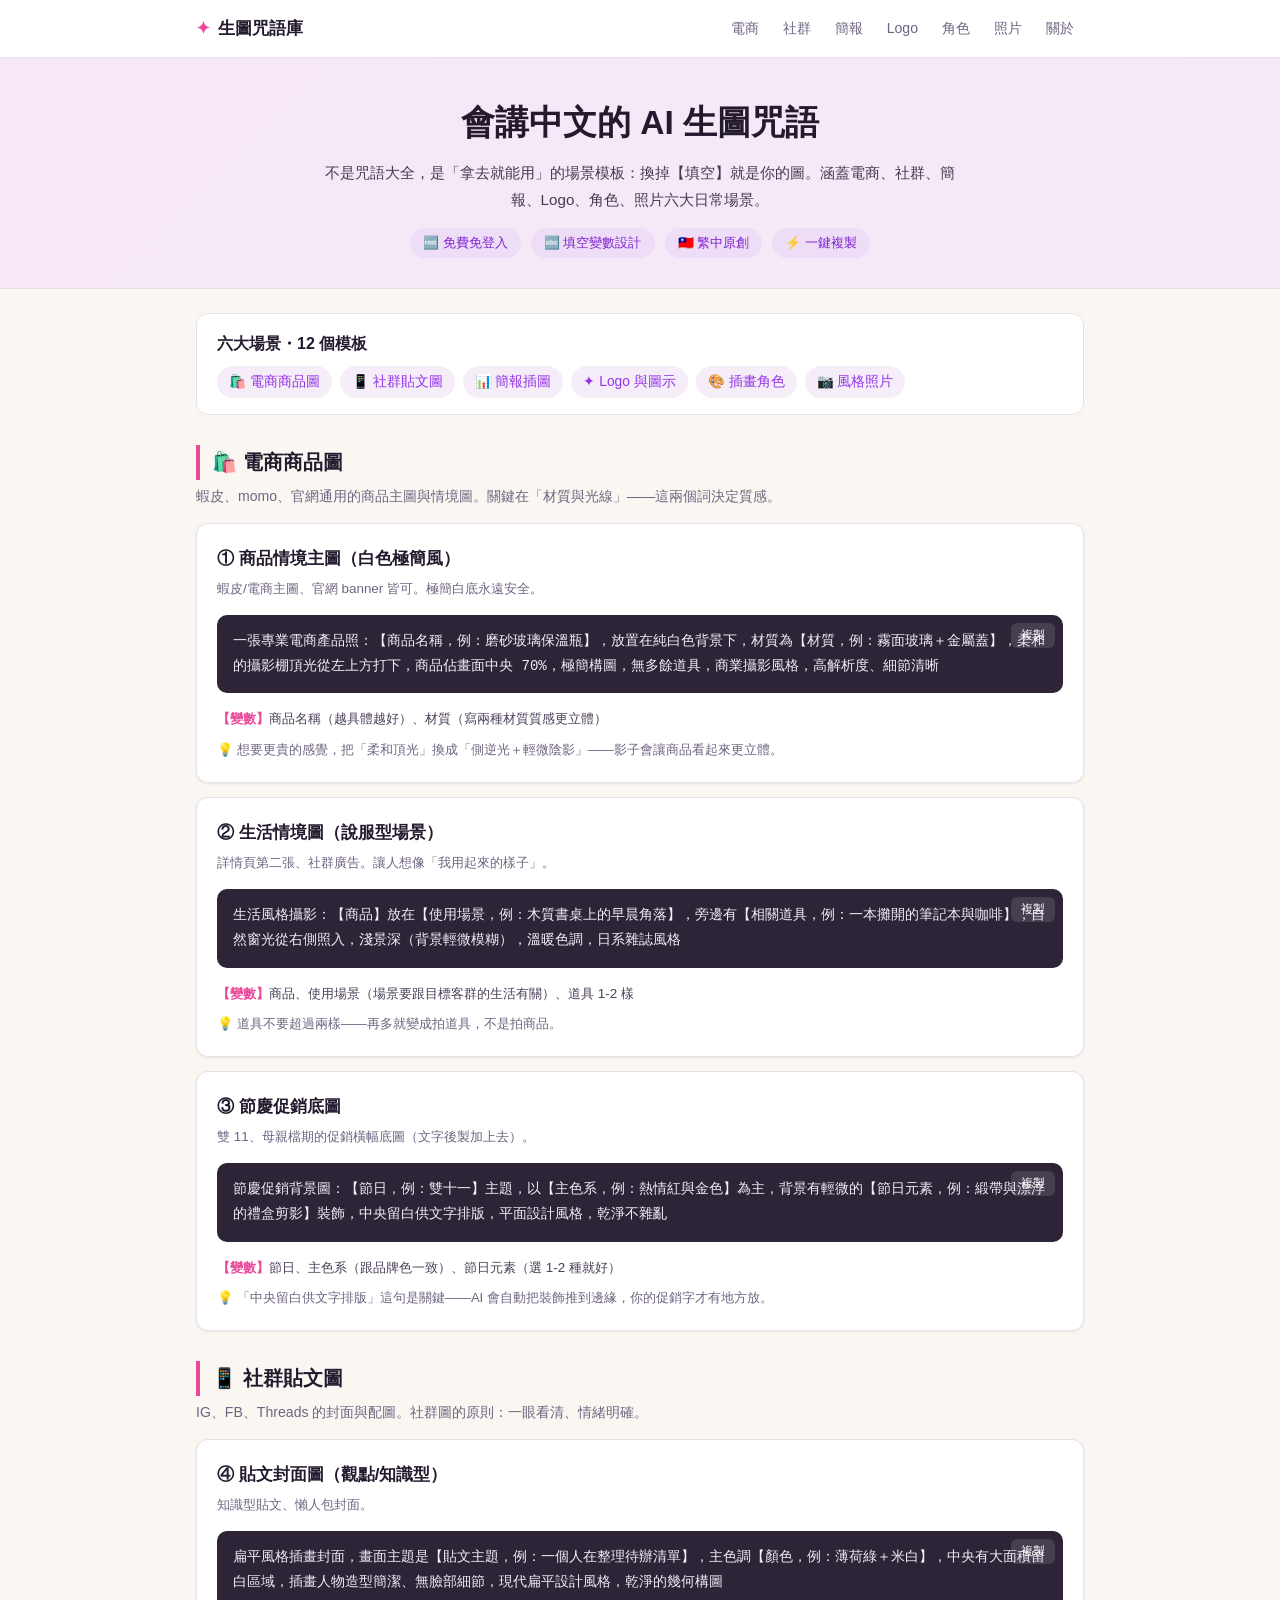
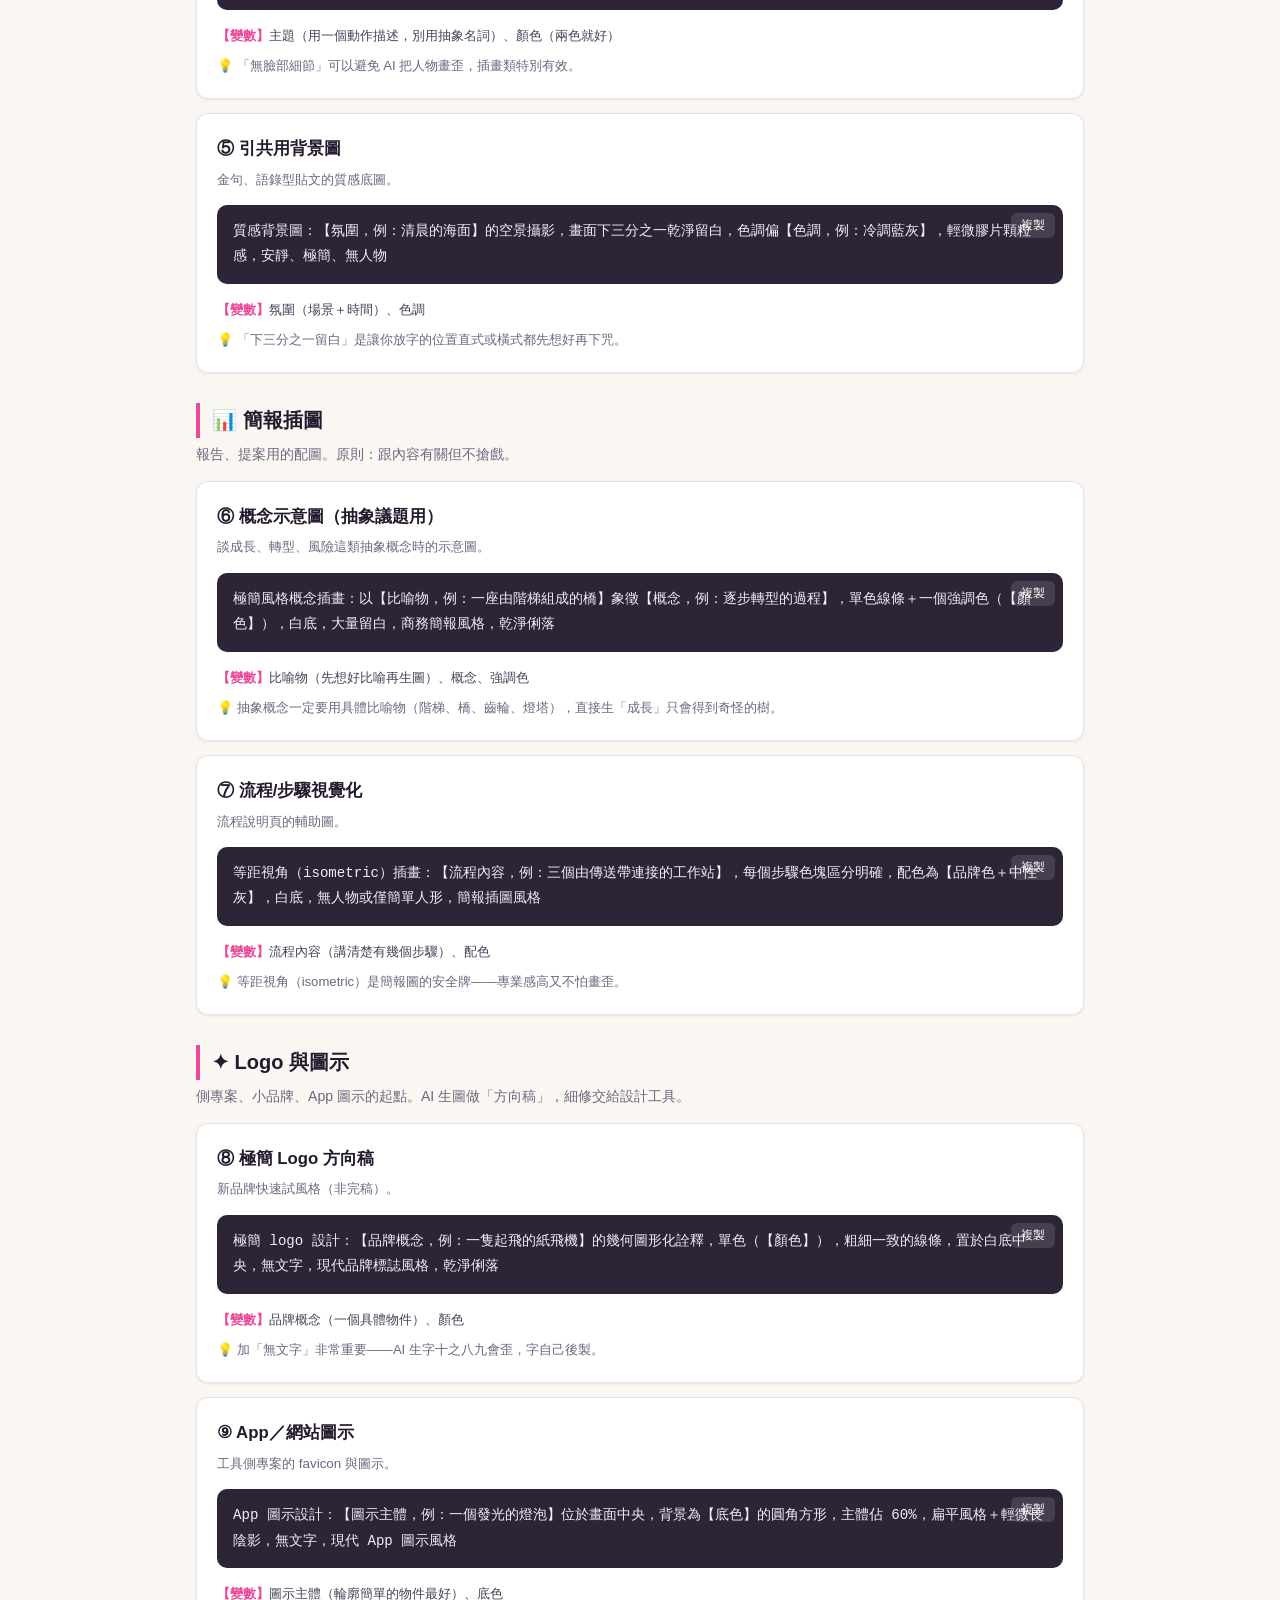
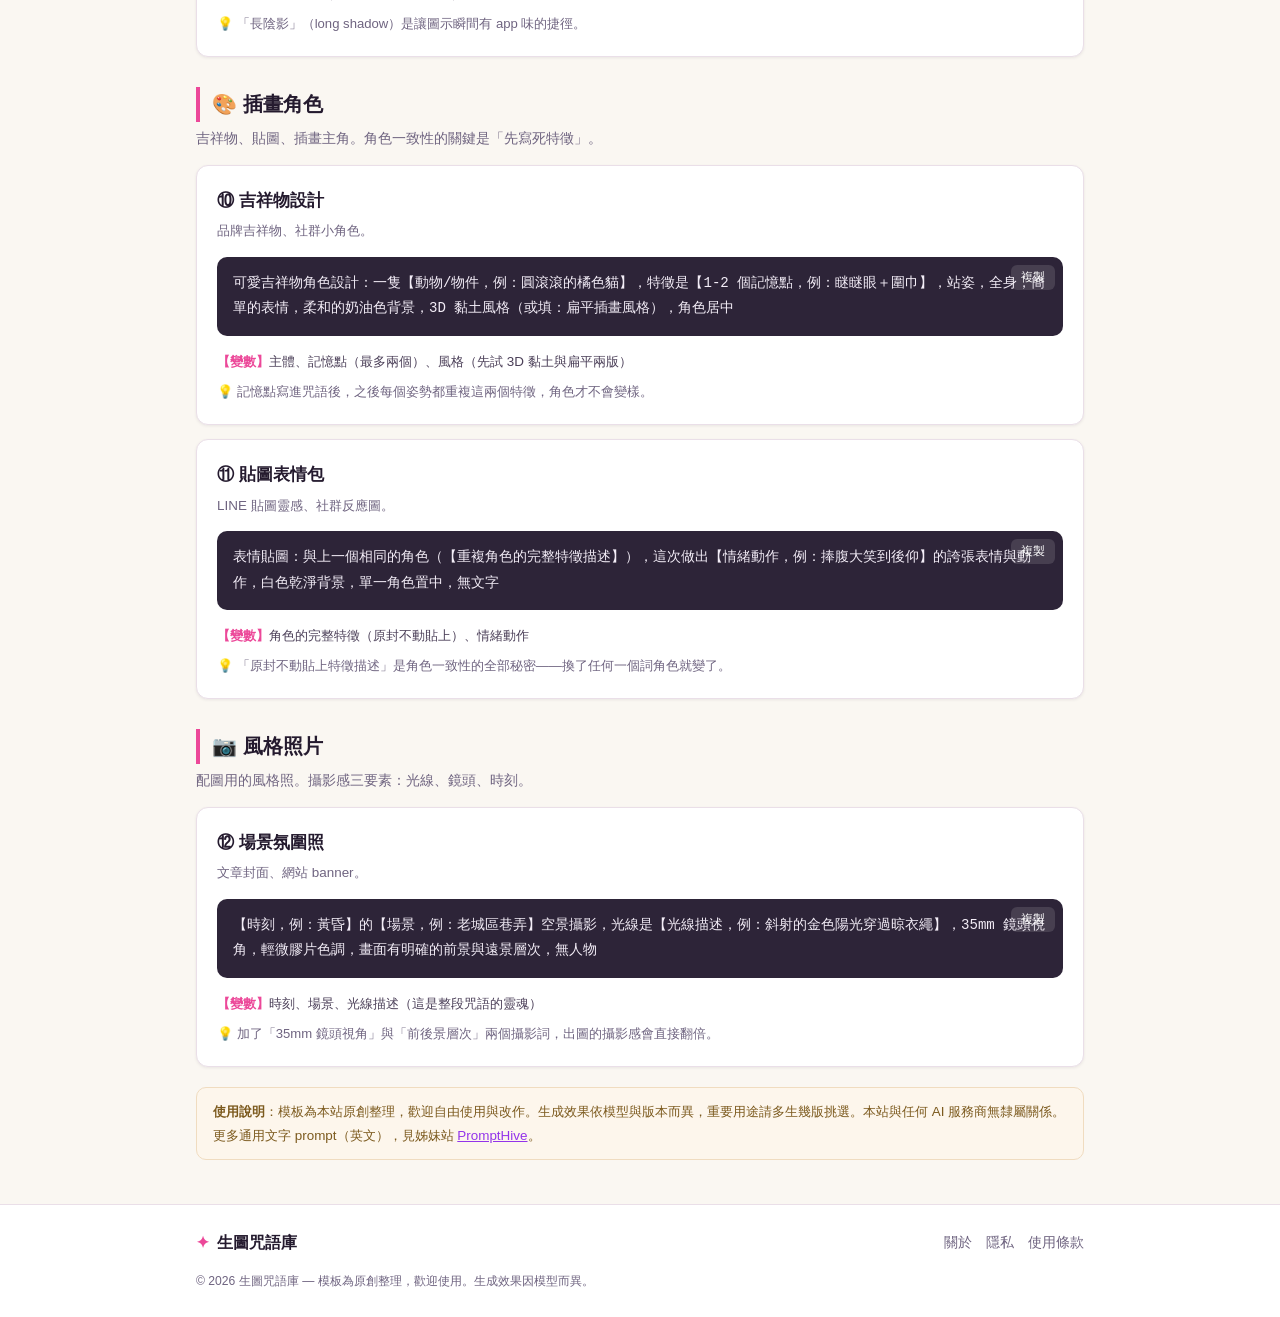
==== index.html @ 091a8fde "生圖咒語庫 v1.0 — 繁中 AI 圖像 prompt 場景模板庫 - 六場景 12 個原創模板：電商商品圖/社群貼文/簡報插圖/Logo/角色/風格照片 - 每模板：填空變數＋使用技巧＋一鍵複製（" ====
<!DOCTYPE html>
<html lang="zh-Hant">
<head>
<meta charset="UTF-8">
<meta name="viewport" content="width=device-width, initial-scale=1.0">
<title>生圖咒語庫｜中文 AI 圖像 Prompt 模板——電商商品圖・社群貼圖・簡報插圖【免費複製】</title>
<meta name="description" content="中文 AI 生圖提示詞模板庫：電商商品圖、社群貼文圖、簡報插圖、Logo、插畫角色、風格照片——每個模板附填空變數與使用技巧，一鍵複製，免費免登入。">
<meta name="keywords" content="生圖咒語, AI 生圖 prompt, 圖像生成 提示詞, 中文 prompt 模板, GPT-Image, 商品圖 prompt, AI 繪圖 關鍵字, prompt 範例">
<meta name="robots" content="index, follow">
<link rel="canonical" href="https://yam4111887-gif.github.io/prompt-gallery/">
<meta property="og:type" content="website">
<meta property="og:site_name" content="生圖咒語庫">
<meta property="og:title" content="生圖咒語庫 — 中文 AI 圖像 Prompt 模板（免費複製）">
<meta property="og:description" content="12 個場景化中文生圖模板：填空變數＋技巧，一鍵複製。">
<link rel="stylesheet" href="style.css">
<script type="application/ld+json">
{
  "@context": "https://schema.org",
  "@type": "WebSite",
  "name": "生圖咒語庫",
  "url": "https://yam4111887-gif.github.io/prompt-gallery/",
  "description": "中文 AI 圖像生成提示詞模板庫：場景化、填空變數、免費複製。",
  "inLanguage": "zh-Hant"
}
</script>
</head>
<body>
<header class="site-header">
  <div class="nav-inner">
    <a class="logo" href="index.html"><span class="mark">✦</span>生圖咒語庫</a>
    <nav class="nav-links">
      <a href="#ec">電商</a>
      <a href="#social">社群</a>
      <a href="#deck">簡報</a>
      <a href="#logo">Logo</a>
      <a href="#character">角色</a>
      <a href="#photo">照片</a>
      <a href="about.html">關於</a>
    </nav>
  </div>
</header>

<section id="hero">
  <h1>會講中文的 AI 生圖咒語</h1>
  <p class="hero-sub">不是咒語大全，是「拿去就能用」的場景模板：換掉【填空】就是你的圖。涵蓋電商、社群、簡報、Logo、角色、照片六大日常場景。</p>
  <div class="badges">
    <span class="badge">🆓 免費免登入</span>
    <span class="badge">🔤 填空變數設計</span>
    <span class="badge">🇹🇼 繁中原創</span>
    <span class="badge">⚡ 一鍵複製</span>
  </div>
</section>

<main>
  <div class="toc">
    <h2>六大場景・12 個模板</h2>
    <div class="toc-links">
      <a href="#ec">🛍️ 電商商品圖</a><a href="#social">📱 社群貼文圖</a><a href="#deck">📊 簡報插圖</a>
      <a href="#logo">✦ Logo 與圖示</a><a href="#character">🎨 插畫角色</a><a href="#photo">📷 風格照片</a>
    </div>
  </div>

  <section class="category" id="ec">
    <h2>🛍️ 電商商品圖</h2>
    <p class="cat-desc">蝦皮、momo、官網通用的商品主圖與情境圖。關鍵在「材質與光線」——這兩個詞決定質感。</p>

    <div class="tmpl">
      <h3>① 商品情境主圖（白色極簡風）</h3>
      <p class="use">蝦皮/電商主圖、官網 banner 皆可。極簡白底永遠安全。</p>
      <pre>一張專業電商產品照：【商品名稱，例：磨砂玻璃保溫瓶】，放置在純白色背景下，材質為【材質，例：霧面玻璃＋金屬蓋】，柔和的攝影棚頂光從左上方打下，商品佔畫面中央 70%，極簡構圖，無多餘道具，商業攝影風格，高解析度、細節清晰</pre>
      <p class="vars"><strong>【變數】</strong>商品名稱（越具體越好）、材質（寫兩種材質質感更立體）</p>
      <p class="tip">想要更貴的感覺，把「柔和頂光」換成「側逆光＋輕微陰影」——影子會讓商品看起來更立體。</p>
    </div>

    <div class="tmpl">
      <h3>② 生活情境圖（說服型場景）</h3>
      <p class="use">詳情頁第二張、社群廣告。讓人想像「我用起來的樣子」。</p>
      <pre>生活風格攝影：【商品】放在【使用場景，例：木質書桌上的早晨角落】，旁邊有【相關道具，例：一本攤開的筆記本與咖啡】，自然窗光從右側照入，淺景深（背景輕微模糊），溫暖色調，日系雜誌風格</pre>
      <p class="vars"><strong>【變數】</strong>商品、使用場景（場景要跟目標客群的生活有關）、道具 1-2 樣</p>
      <p class="tip">道具不要超過兩樣——再多就變成拍道具，不是拍商品。</p>
    </div>

    <div class="tmpl">
      <h3>③ 節慶促銷底圖</h3>
      <p class="use">雙 11、母親檔期的促銷橫幅底圖（文字後製加上去）。</p>
      <pre>節慶促銷背景圖：【節日，例：雙十一】主題，以【主色系，例：熱情紅與金色】為主，背景有輕微的【節日元素，例：緞帶與漂浮的禮盒剪影】裝飾，中央留白供文字排版，平面設計風格，乾淨不雜亂</pre>
      <p class="vars"><strong>【變數】</strong>節日、主色系（跟品牌色一致）、節日元素（選 1-2 種就好）</p>
      <p class="tip">「中央留白供文字排版」這句是關鍵——AI 會自動把裝飾推到邊緣，你的促銷字才有地方放。</p>
    </div>
  </section>

  <section class="category" id="social">
    <h2>📱 社群貼文圖</h2>
    <p class="cat-desc">IG、FB、Threads 的封面與配圖。社群圖的原則：一眼看清、情緒明確。</p>

    <div class="tmpl">
      <h3>④ 貼文封面圖（觀點/知識型）</h3>
      <p class="use">知識型貼文、懶人包封面。</p>
      <pre>扁平風格插畫封面，畫面主題是【貼文主題，例：一個人在整理待辦清單】，主色調【顏色，例：薄荷綠＋米白】，中央有大面積留白區域，插畫人物造型簡潔、無臉部細節，現代扁平設計風格，乾淨的幾何構圖</pre>
      <p class="vars"><strong>【變數】</strong>主題（用一個動作描述，別用抽象名詞）、顏色（兩色就好）</p>
      <p class="tip">「無臉部細節」可以避免 AI 把人物畫歪，插畫類特別有效。</p>
    </div>

    <div class="tmpl">
      <h3>⑤ 引共用背景圖</h3>
      <p class="use">金句、語錄型貼文的質感底圖。</p>
      <pre>質感背景圖：【氛圍，例：清晨的海面】的空景攝影，畫面下三分之一乾淨留白，色調偏【色調，例：冷調藍灰】，輕微膠片顆粒感，安靜、極簡、無人物</pre>
      <p class="vars"><strong>【變數】</strong>氛圍（場景＋時間）、色調</p>
      <p class="tip">「下三分之一留白」是讓你放字的位置直式或橫式都先想好再下咒。</p>
    </div>
  </section>

  <section class="category" id="deck">
    <h2>📊 簡報插圖</h2>
    <p class="cat-desc">報告、提案用的配圖。原則：跟內容有關但不搶戲。</p>

    <div class="tmpl">
      <h3>⑥ 概念示意圖（抽象議題用）</h3>
      <p class="use">談成長、轉型、風險這類抽象概念時的示意圖。</p>
      <pre>極簡風格概念插畫：以【比喻物，例：一座由階梯組成的橋】象徵【概念，例：逐步轉型的過程】，單色線條＋一個強調色（【顏色】），白底，大量留白，商務簡報風格，乾淨俐落</pre>
      <p class="vars"><strong>【變數】</strong>比喻物（先想好比喻再生圖）、概念、強調色</p>
      <p class="tip">抽象概念一定要用具體比喻物（階梯、橋、齒輪、燈塔），直接生「成長」只會得到奇怪的樹。</p>
    </div>

    <div class="tmpl">
      <h3>⑦ 流程/步驟視覺化</h3>
      <p class="use">流程說明頁的輔助圖。</p>
      <pre>等距視角（isometric）插畫：【流程內容，例：三個由傳送帶連接的工作站】，每個步驟色塊區分明確，配色為【品牌色＋中性灰】，白底，無人物或僅簡單人形，簡報插圖風格</pre>
      <p class="vars"><strong>【變數】</strong>流程內容（講清楚有幾個步驟）、配色</p>
      <p class="tip">等距視角（isometric）是簡報圖的安全牌——專業感高又不怕畫歪。</p>
    </div>
  </section>

  <section class="category" id="logo">
    <h2>✦ Logo 與圖示</h2>
    <p class="cat-desc">側專案、小品牌、App 圖示的起點。AI 生圖做「方向稿」，細修交給設計工具。</p>

    <div class="tmpl">
      <h3>⑧ 極簡 Logo 方向稿</h3>
      <p class="use">新品牌快速試風格（非完稿）。</p>
      <pre>極簡 logo 設計：【品牌概念，例：一隻起飛的紙飛機】的幾何圖形化詮釋，單色（【顏色】），粗細一致的線條，置於白底中央，無文字，現代品牌標誌風格，乾淨俐落</pre>
      <p class="vars"><strong>【變數】</strong>品牌概念（一個具體物件）、顏色</p>
      <p class="tip">加「無文字」非常重要——AI 生字十之八九會歪，字自己後製。</p>
    </div>

    <div class="tmpl">
      <h3>⑨ App／網站圖示</h3>
      <p class="use">工具側專案的 favicon 與圖示。</p>
      <pre>App 圖示設計：【圖示主體，例：一個發光的燈泡】位於畫面中央，背景為【底色】的圓角方形，主體佔 60%，扁平風格＋輕微長陰影，無文字，現代 App 圖示風格</pre>
      <p class="vars"><strong>【變數】</strong>圖示主體（輪廓簡單的物件最好）、底色</p>
      <p class="tip">「長陰影」（long shadow）是讓圖示瞬間有 app 味的捷徑。</p>
    </div>
  </section>

  <section class="category" id="character">
    <h2>🎨 插畫角色</h2>
    <p class="cat-desc">吉祥物、貼圖、插畫主角。角色一致性的關鍵是「先寫死特徵」。</p>

    <div class="tmpl">
      <h3>⑩ 吉祥物設計</h3>
      <p class="use">品牌吉祥物、社群小角色。</p>
      <pre>可愛吉祥物角色設計：一隻【動物/物件，例：圓滾滾的橘色貓】，特徵是【1-2 個記憶點，例：瞇瞇眼＋圍巾】，站姿，全身，簡單的表情，柔和的奶油色背景，3D 黏土風格（或填：扁平插畫風格），角色居中</pre>
      <p class="vars"><strong>【變數】</strong>主體、記憶點（最多兩個）、風格（先試 3D 黏土與扁平兩版）</p>
      <p class="tip">記憶點寫進咒語後，之後每個姿勢都重複這兩個特徵，角色才不會變樣。</p>
    </div>

    <div class="tmpl">
      <h3>⑪ 貼圖表情包</h3>
      <p class="use">LINE 貼圖靈感、社群反應圖。</p>
      <pre>表情貼圖：與上一個相同的角色（【重複角色的完整特徵描述】），這次做出【情緒動作，例：捧腹大笑到後仰】的誇張表情與動作，白色乾淨背景，單一角色置中，無文字</pre>
      <p class="vars"><strong>【變數】</strong>角色的完整特徵（原封不動貼上）、情緒動作</p>
      <p class="tip">「原封不動貼上特徵描述」是角色一致性的全部秘密——換了任何一個詞角色就變了。</p>
    </div>
  </section>

  <section class="category" id="photo">
    <h2>📷 風格照片</h2>
    <p class="cat-desc">配圖用的風格照。攝影感三要素：光線、鏡頭、時刻。</p>

    <div class="tmpl">
      <h3>⑫ 場景氛圍照</h3>
      <p class="use">文章封面、網站 banner。</p>
      <pre>【時刻，例：黃昏】的【場景，例：老城區巷弄】空景攝影，光線是【光線描述，例：斜射的金色陽光穿過晾衣繩】，35mm 鏡頭視角，輕微膠片色調，畫面有明確的前景與遠景層次，無人物</pre>
      <p class="vars"><strong>【變數】</strong>時刻、場景、光線描述（這是整段咒語的靈魂）</p>
      <p class="tip">加了「35mm 鏡頭視角」與「前後景層次」兩個攝影詞，出圖的攝影感會直接翻倍。</p>
    </div>
  </section>

  <div class="notice">
    <strong>使用說明</strong>：模板為本站原創整理，歡迎自由使用與改作。生成效果依模型與版本而異，重要用途請多生幾版挑選。本站與任何 AI 服務商無隸屬關係。更多通用文字 prompt（英文），見姊妹站 <a href="https://prompthive-alpha.vercel.app" target="_blank" rel="noopener">PromptHive</a>。
  </div>
</main>

<footer>
  <div class="footer-inner">
    <div class="logo" style="font-size:1rem"><span class="mark">✦</span>生圖咒語庫</div>
    <nav class="footer-links">
      <a href="about.html">關於</a>
      <a href="privacy.html">隱私</a>
      <a href="terms.html">使用條款</a>
    </nav>
    <div class="footer-note">© 2026 生圖咒語庫 — 模板為原創整理，歡迎使用。生成效果因模型而異。</div>
  </div>
</footer>

<script>
document.querySelectorAll(".tmpl pre").forEach((pre) => {
  const btn = document.createElement("button");
  btn.className = "copy-btn";
  btn.textContent = "複製";
  btn.addEventListener("click", async () => {
    try {
      await navigator.clipboard.writeText(pre.textContent.replace("複製$", "").trim());
      btn.textContent = "✓ 已複製";
      setTimeout(() => (btn.textContent = "複製"), 1200);
    } catch { btn.textContent = "請手動複製"; }
  });
  pre.appendChild(btn);
});
</script>
</body>
</html>
---- style.css ----
:root {
  --bg: #faf7f2;
  --card: #ffffff;
  --text: #241a2e;
  --muted: #6f6480;
  --primary: #9333ea;
  --primary-dark: #7e22ce;
  --accent: #ec4899;
  --border: #eadfe8;
  --radius: 12px;
  --shadow: 0 1px 3px rgba(36, 26, 46, .08);
}

* { box-sizing: border-box; }

body {
  margin: 0;
  font-family: "Segoe UI", "Microsoft JhengHei", "PingFang TC", sans-serif;
  background: var(--bg);
  color: var(--text);
  line-height: 1.75;
}

.site-header { background: var(--card); border-bottom: 1px solid var(--border); position: sticky; top: 0; z-index: 10; }
.nav-inner { max-width: 920px; margin: 0 auto; padding: 10px 16px; display: flex; align-items: center; gap: 14px; }
.logo { font-weight: 800; font-size: 1.08rem; color: var(--text); text-decoration: none; display: inline-flex; align-items: center; gap: 8px; }
.logo .mark { color: var(--accent); }
.nav-links { display: flex; gap: 4px; flex-wrap: wrap; margin-left: auto; }
.nav-links a { color: var(--muted); text-decoration: none; font-size: .88rem; padding: 6px 10px; border-radius: 8px; }
.nav-links a:hover { color: var(--text); background: #f5edf3; }

#hero { background: linear-gradient(135deg, #f7e8f7 0%, #f3eaf6 100%); border-bottom: 1px solid var(--border); text-align: center; padding: 36px 16px 30px; }
#hero h1 { margin: 0 0 8px; font-size: clamp(1.5rem, 4.5vw, 2.1rem); }
.hero-sub { max-width: 640px; margin: 0 auto 14px; color: #463a52; font-size: .95rem; }
.badges { display: flex; justify-content: center; gap: 10px; flex-wrap: wrap; }
.badge { font-size: .8rem; color: var(--primary-dark); background: #eeddf7; border-radius: 999px; padding: 4px 13px; }

main { max-width: 920px; margin: 24px auto 44px; padding: 0 16px; }

.toc { background: var(--card); border: 1px solid var(--border); border-radius: var(--radius); padding: 16px 20px; margin-top: 18px; }
.toc h2 { margin: 0 0 8px; font-size: 1rem; }
.toc-links { display: flex; flex-wrap: wrap; gap: 8px; }
.toc-links a { font-size: .86rem; color: var(--primary); text-decoration: none; background: #f5edf7; padding: 4px 12px; border-radius: 999px; }

section.category { margin-top: 30px; }
section.category > h2 { font-size: 1.25rem; border-left: 4px solid var(--accent); padding-left: 12px; margin-bottom: 4px; }
section.category > p.cat-desc { color: var(--muted); font-size: .88rem; margin: 0 0 14px; }

.tmpl { background: var(--card); border: 1px solid var(--border); border-radius: var(--radius); padding: 20px; margin-bottom: 14px; box-shadow: var(--shadow); }
.tmpl h3 { margin: 0 0 4px; font-size: 1.05rem; }
.tmpl .use { color: var(--muted); font-size: .84rem; margin: 0 0 12px; }
.tmpl pre {
  background: #2d2438; color: #f3edf7; padding: 14px 16px; border-radius: 10px;
  white-space: pre-wrap; font-size: .88rem; line-height: 1.8; font-family: "Cascadia Code", Consolas, monospace;
  position: relative;
}
.tmpl .copy-btn { position: absolute; top: 8px; right: 8px; background: rgba(255,255,255,.12); color: #fff; border: none; border-radius: 6px; padding: 4px 10px; font-size: .76rem; cursor: pointer; }
.tmpl .copy-btn:hover { background: rgba(255,255,255,.25); }
.vars { margin: 10px 0 0; font-size: .84rem; color: #4b3f58; }
.vars strong { color: var(--accent); }
.tip { margin: 8px 0 0; font-size: .82rem; color: var(--muted); }
.tip::before { content: "💡 "; }

.notice { background: #fdf6ec; border: 1px solid #f0dcc0; border-radius: 10px; padding: 12px 16px; font-size: .84rem; color: #7c5a1e; margin-top: 20px; }
.notice a, .page a { color: var(--primary); }

.page { max-width: 760px; margin: 32px auto 48px; padding: 0 16px; }
.page h1 { font-size: 1.5rem; margin-bottom: 4px; }
.page-date { color: var(--muted); font-size: .82rem; margin-bottom: 22px; }
.page h2 { font-size: 1.12rem; margin-top: 28px; border-left: 4px solid var(--accent); padding-left: 10px; }
.page p, .page li { font-size: .95rem; color: #3c3245; }
.page ul { padding-left: 22px; }

footer { border-top: 1px solid var(--border); background: var(--card); margin-top: 30px; }
.footer-inner { max-width: 920px; margin: 0 auto; padding: 24px 16px; display: flex; flex-wrap: wrap; gap: 14px; align-items: center; }
.footer-links { display: flex; gap: 14px; flex-wrap: wrap; margin-left: auto; }
.footer-links a { color: var(--muted); text-decoration: none; font-size: .86rem; }
.footer-note { width: 100%; color: var(--muted); font-size: .76rem; }
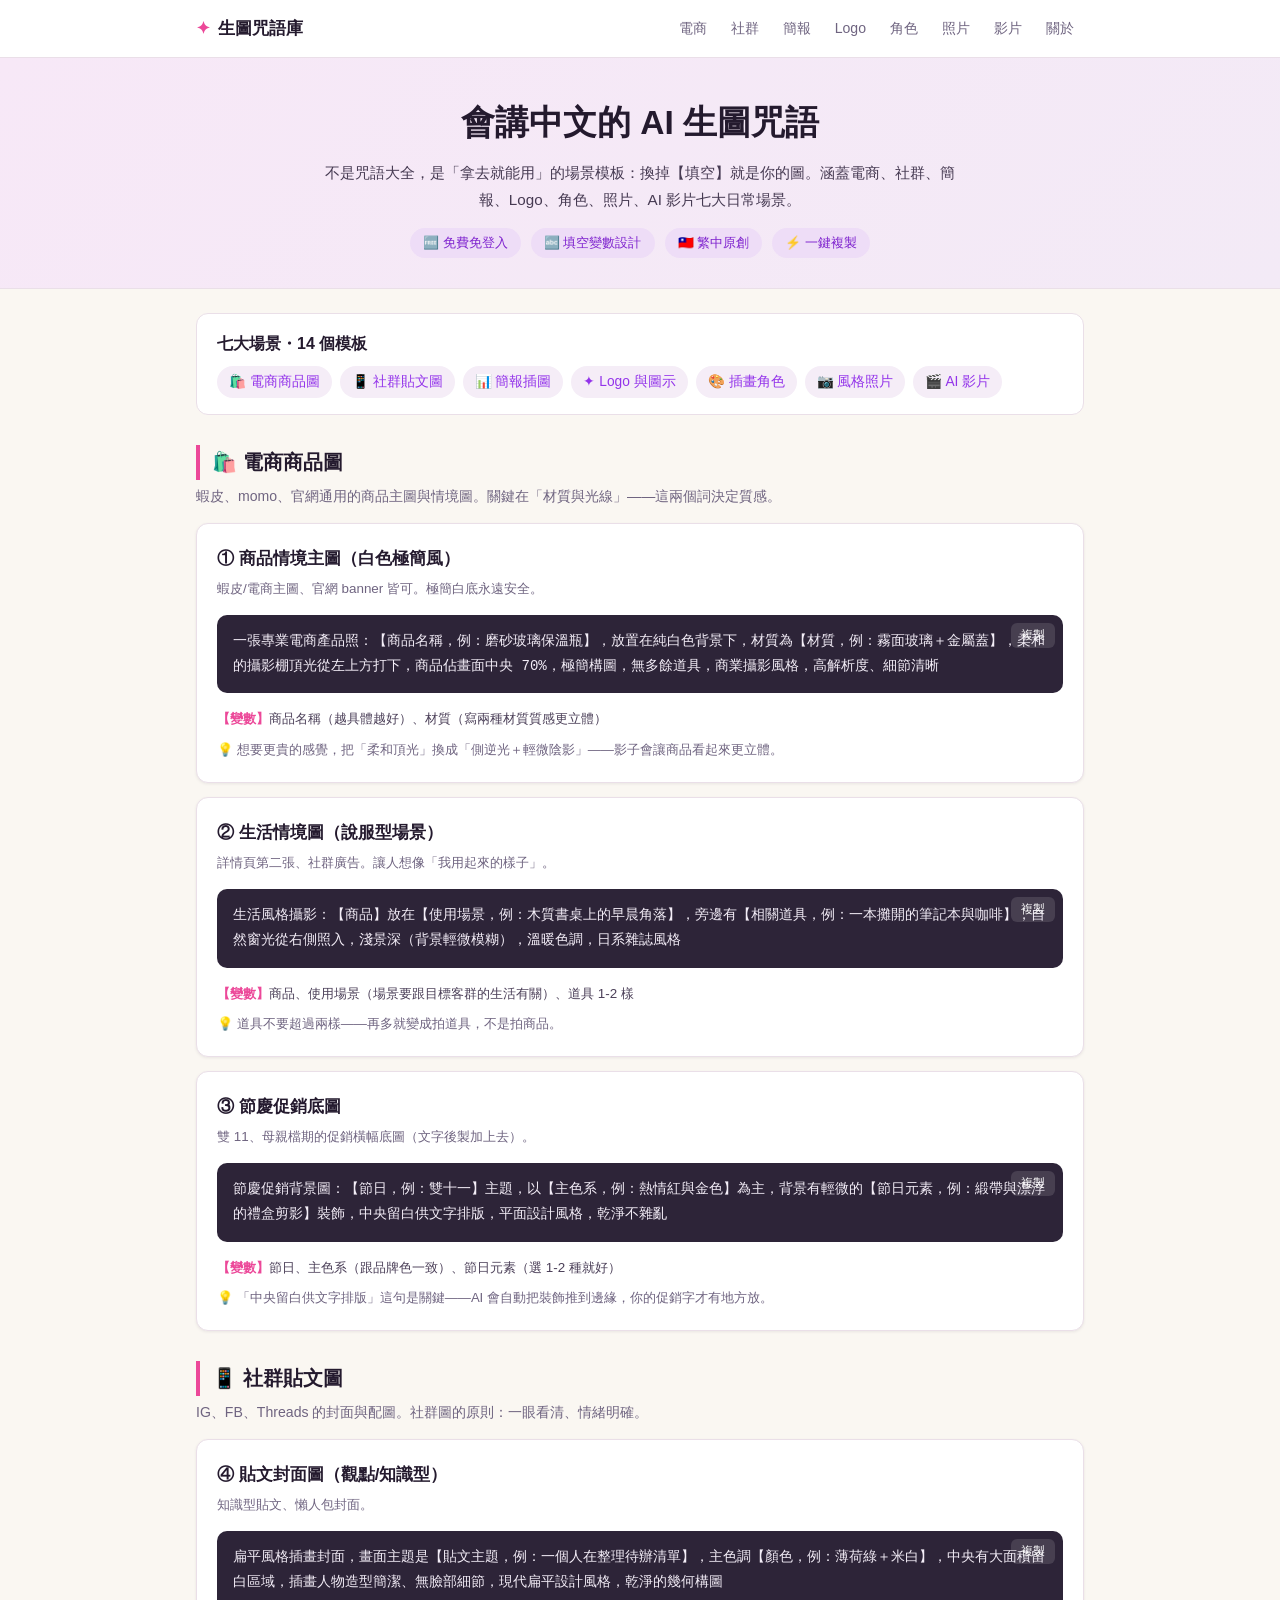
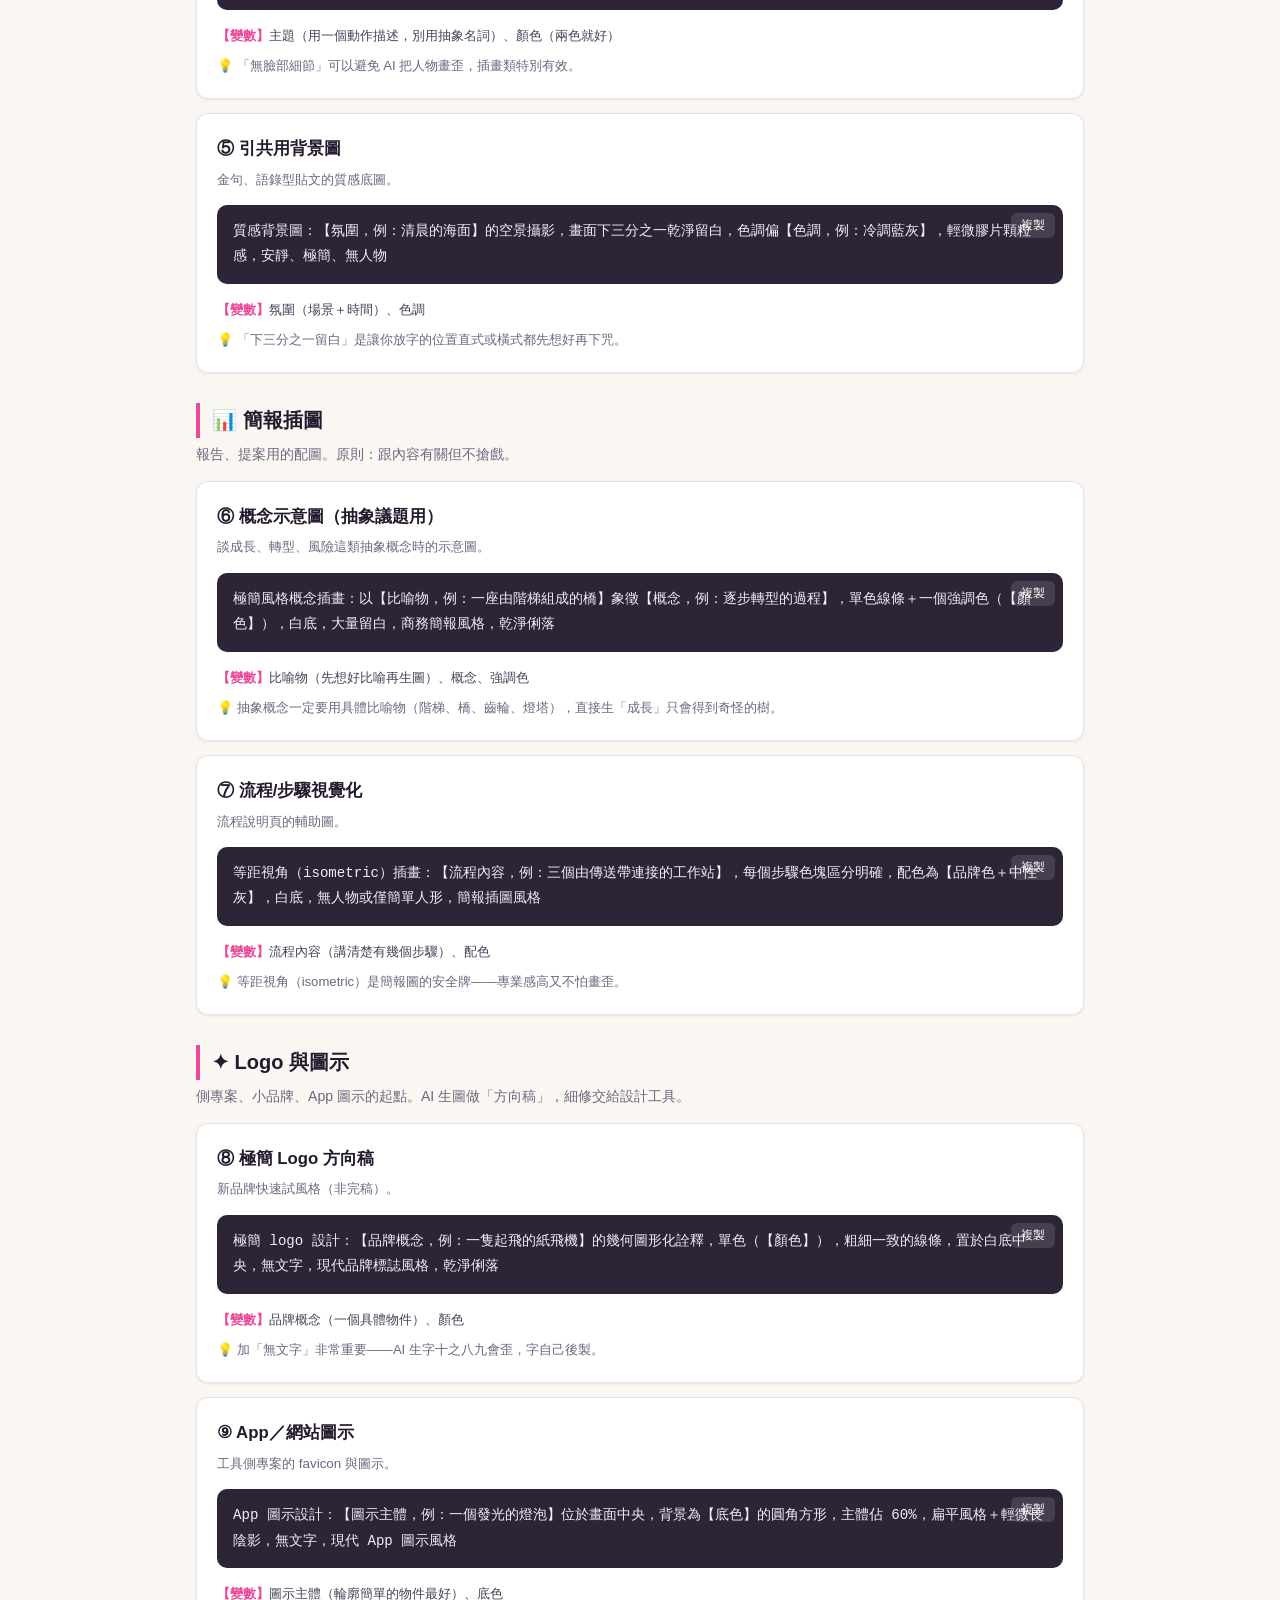
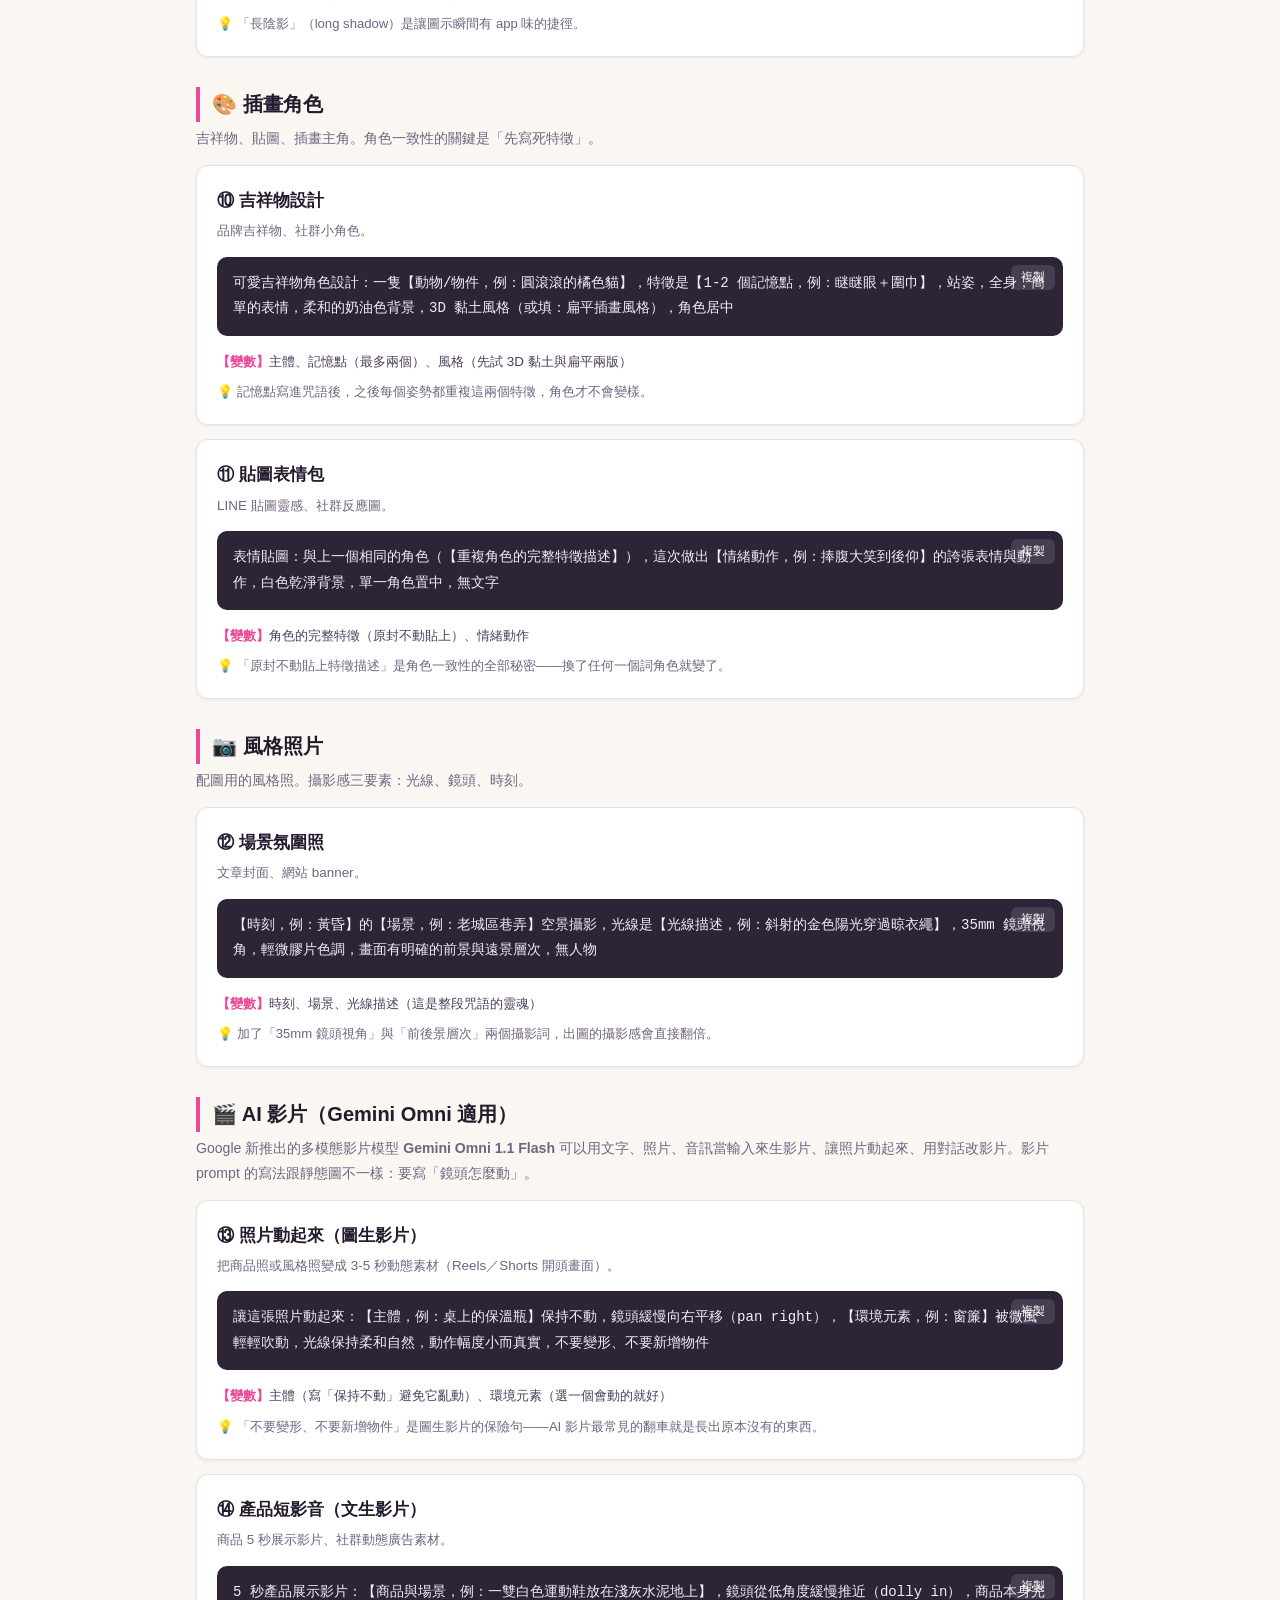
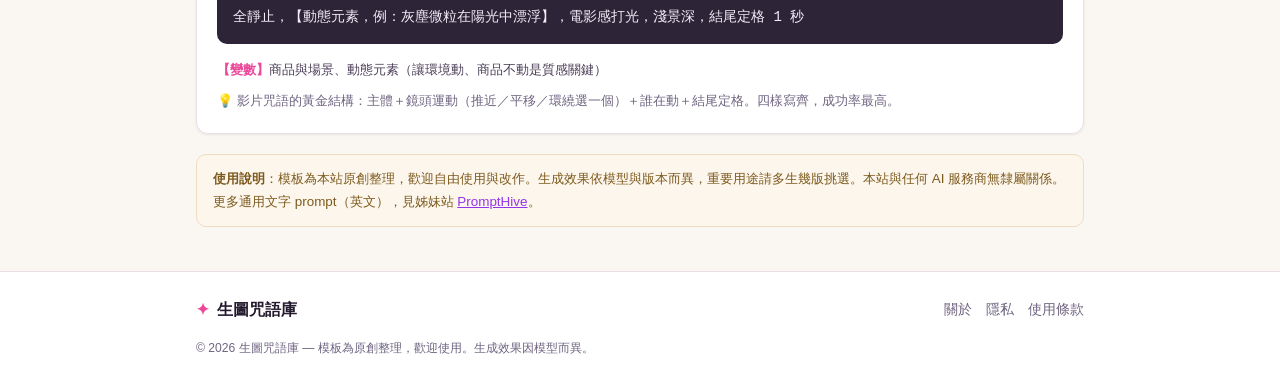
==== commit 80a98932: "新增 AI 影片場景：Gemini Omni 適用 2 模板（照片動起來/產品短影音）" ====
--- a/index.html
+++ b/index.html
@@ -3,15 +3,15 @@
 <head>
 <meta charset="UTF-8">
 <meta name="viewport" content="width=device-width, initial-scale=1.0">
-<title>生圖咒語庫｜中文 AI 圖像 Prompt 模板——電商商品圖・社群貼圖・簡報插圖【免費複製】</title>
-<meta name="description" content="中文 AI 生圖提示詞模板庫：電商商品圖、社群貼文圖、簡報插圖、Logo、插畫角色、風格照片——每個模板附填空變數與使用技巧，一鍵複製，免費免登入。">
-<meta name="keywords" content="生圖咒語, AI 生圖 prompt, 圖像生成 提示詞, 中文 prompt 模板, GPT-Image, 商品圖 prompt, AI 繪圖 關鍵字, prompt 範例">
+<title>生圖咒語庫｜中文 AI 圖像與影片 Prompt 模板——電商商品圖・社群貼圖・AI 影片【免費複製】</title>
+<meta name="description" content="中文 AI 生圖提示詞模板庫：電商商品圖、社群貼文圖、簡報插圖、Logo、插畫角色、風格照片、AI 影片（Gemini Omni 適用）——每個模板附填空變數與使用技巧，一鍵複製，免費免登入。">
+<meta name="keywords" content="生圖咒語, AI 生圖 prompt, 圖像生成 提示詞, 中文 prompt 模板, GPT-Image, 商品圖 prompt, AI 繪圖 關鍵字, prompt 範例, AI 影片 prompt, Gemini Omni 1.1 Flash, 照片動起來, 圖生影片">
 <meta name="robots" content="index, follow">
 <link rel="canonical" href="https://yam4111887-gif.github.io/prompt-gallery/">
 <meta property="og:type" content="website">
 <meta property="og:site_name" content="生圖咒語庫">
 <meta property="og:title" content="生圖咒語庫 — 中文 AI 圖像 Prompt 模板（免費複製）">
-<meta property="og:description" content="12 個場景化中文生圖模板：填空變數＋技巧，一鍵複製。">
+<meta property="og:description" content="14 個場景化中文生圖與影片模板：填空變數＋技巧，一鍵複製。">
 <link rel="stylesheet" href="style.css">
 <script type="application/ld+json">
 {
@@ -35,6 +35,7 @@
       <a href="#logo">Logo</a>
       <a href="#character">角色</a>
       <a href="#photo">照片</a>
+      <a href="#video">影片</a>
       <a href="about.html">關於</a>
     </nav>
   </div>
@@ -42,7 +43,7 @@
 
 <section id="hero">
   <h1>會講中文的 AI 生圖咒語</h1>
-  <p class="hero-sub">不是咒語大全，是「拿去就能用」的場景模板：換掉【填空】就是你的圖。涵蓋電商、社群、簡報、Logo、角色、照片六大日常場景。</p>
+  <p class="hero-sub">不是咒語大全，是「拿去就能用」的場景模板：換掉【填空】就是你的圖。涵蓋電商、社群、簡報、Logo、角色、照片、AI 影片七大日常場景。</p>
   <div class="badges">
     <span class="badge">🆓 免費免登入</span>
     <span class="badge">🔤 填空變數設計</span>
@@ -53,10 +54,11 @@
 
 <main>
   <div class="toc">
-    <h2>六大場景・12 個模板</h2>
+    <h2>七大場景・14 個模板</h2>
     <div class="toc-links">
       <a href="#ec">🛍️ 電商商品圖</a><a href="#social">📱 社群貼文圖</a><a href="#deck">📊 簡報插圖</a>
       <a href="#logo">✦ Logo 與圖示</a><a href="#character">🎨 插畫角色</a><a href="#photo">📷 風格照片</a>
+      <a href="#video">🎬 AI 影片</a>
     </div>
   </div>
 
@@ -183,6 +185,27 @@
       <pre>【時刻，例：黃昏】的【場景，例：老城區巷弄】空景攝影，光線是【光線描述，例：斜射的金色陽光穿過晾衣繩】，35mm 鏡頭視角，輕微膠片色調，畫面有明確的前景與遠景層次，無人物</pre>
       <p class="vars"><strong>【變數】</strong>時刻、場景、光線描述（這是整段咒語的靈魂）</p>
       <p class="tip">加了「35mm 鏡頭視角」與「前後景層次」兩個攝影詞，出圖的攝影感會直接翻倍。</p>
+    </div>
+  </section>
+
+  <section class="category" id="video">
+    <h2>🎬 AI 影片（Gemini Omni 適用）</h2>
+    <p class="cat-desc">Google 新推出的多模態影片模型 <strong>Gemini Omni 1.1 Flash</strong> 可以用文字、照片、音訊當輸入來生影片、讓照片動起來、用對話改影片。影片 prompt 的寫法跟靜態圖不一樣：要寫「鏡頭怎麼動」。</p>
+
+    <div class="tmpl">
+      <h3>⑬ 照片動起來（圖生影片）</h3>
+      <p class="use">把商品照或風格照變成 3-5 秒動態素材（Reels／Shorts 開頭畫面）。</p>
+      <pre>讓這張照片動起來：【主體，例：桌上的保溫瓶】保持不動，鏡頭緩慢向右平移（pan right），【環境元素，例：窗簾】被微風輕輕吹動，光線保持柔和自然，動作幅度小而真實，不要變形、不要新增物件</pre>
+      <p class="vars"><strong>【變數】</strong>主體（寫「保持不動」避免它亂動）、環境元素（選一個會動的就好）</p>
+      <p class="tip">「不要變形、不要新增物件」是圖生影片的保險句——AI 影片最常見的翻車就是長出原本沒有的東西。</p>
+    </div>
+
+    <div class="tmpl">
+      <h3>⑭ 產品短影音（文生影片）</h3>
+      <p class="use">商品 5 秒展示影片、社群動態廣告素材。</p>
+      <pre>5 秒產品展示影片：【商品與場景，例：一雙白色運動鞋放在淺灰水泥地上】，鏡頭從低角度緩慢推近（dolly in），商品本身完全靜止，【動態元素，例：灰塵微粒在陽光中漂浮】，電影感打光，淺景深，結尾定格 1 秒</pre>
+      <p class="vars"><strong>【變數】</strong>商品與場景、動態元素（讓環境動、商品不動是質感關鍵）</p>
+      <p class="tip">影片咒語的黃金結構：主體＋鏡頭運動（推近／平移／環繞選一個）＋誰在動＋結尾定格。四樣寫齊，成功率最高。</p>
     </div>
   </section>
 
